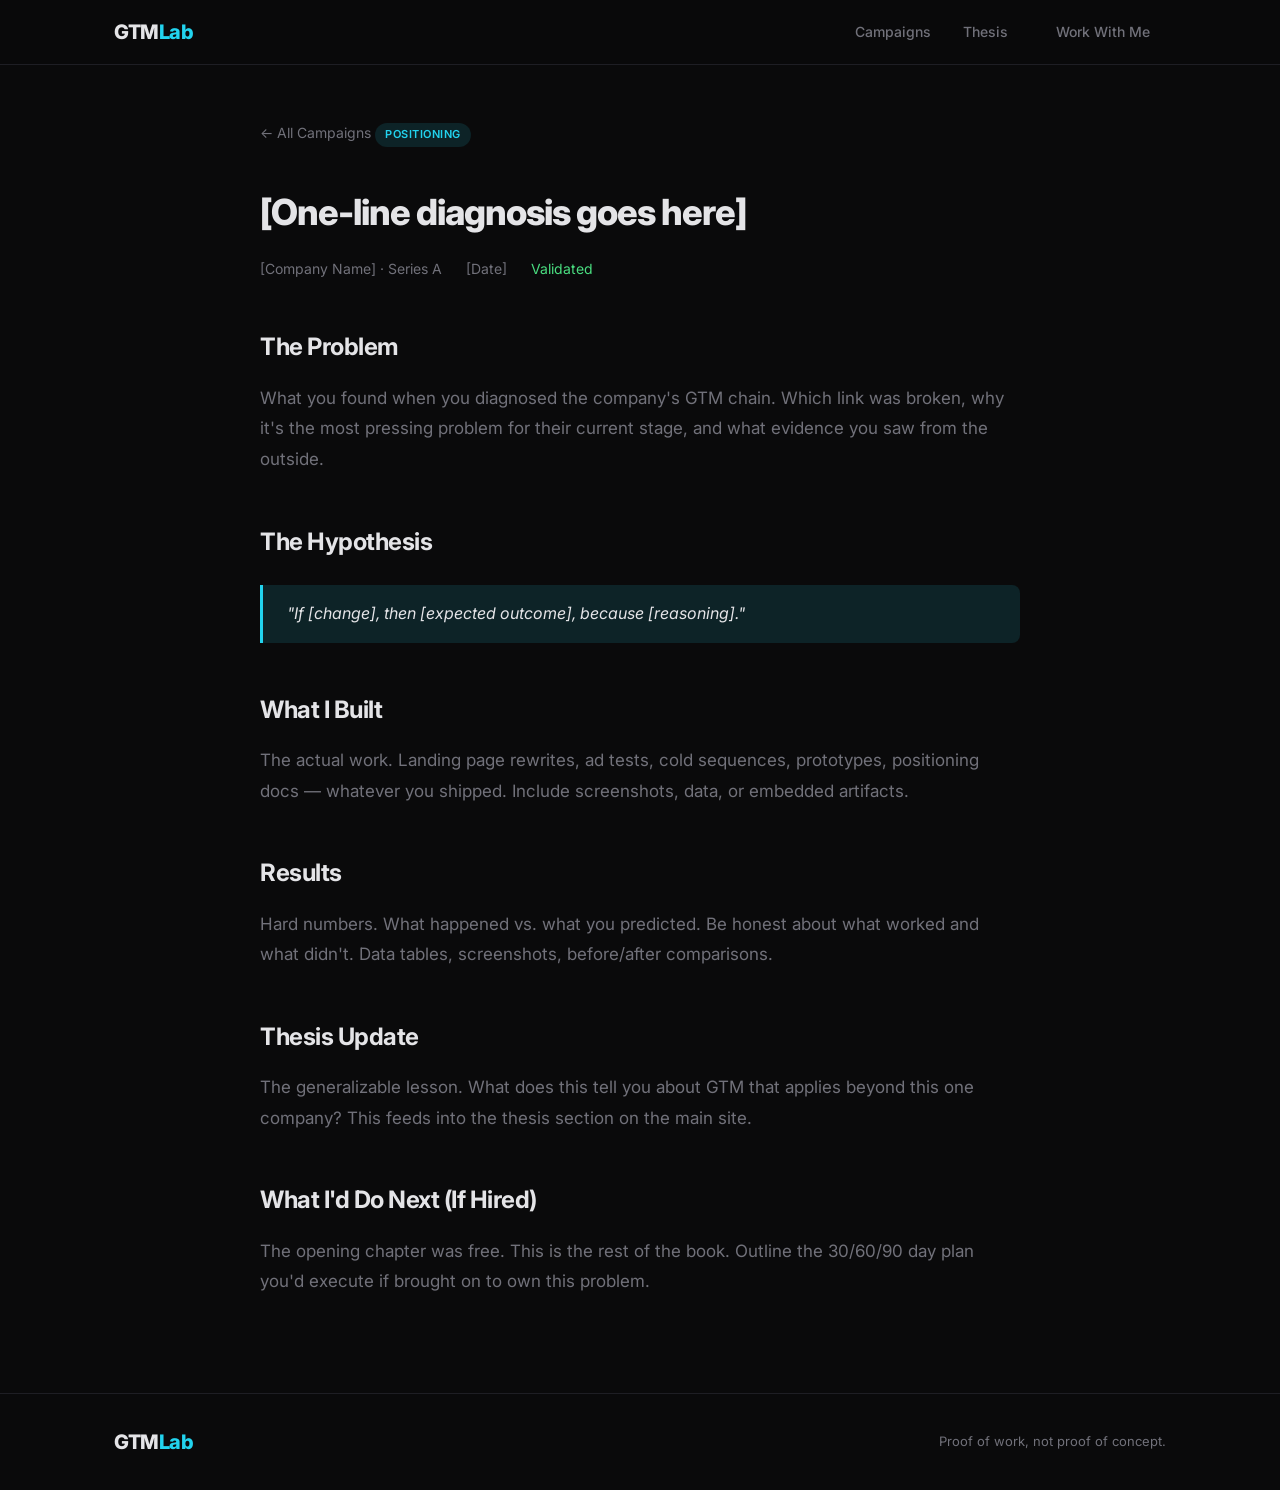
==== campaign-template.html @ ed7723aa "Initial commit: GTM Lab proof-of-work portfolio site Static site with campaign grid, thesis section," ====
<!DOCTYPE html>
<html lang="en">
<head>
    <meta charset="UTF-8">
    <meta name="viewport" content="width=device-width, initial-scale=1.0">
    <title>Campaign: [Company Name] | GTM Lab</title>
    <link href="https://fonts.googleapis.com/css2?family=Inter:wght@400;500;600;700;800&family=JetBrains+Mono:wght@400;500&display=swap" rel="stylesheet">
    <link rel="stylesheet" href="styles.css">
</head>
<body>

    <nav class="nav">
        <div class="container nav-inner">
            <a href="/" class="logo">GTM<span class="logo-accent">Lab</span></a>
            <div class="nav-links">
                <a href="/#campaigns">Campaigns</a>
                <a href="/#thesis">Thesis</a>
                <a href="/#contact" class="btn btn-sm">Work With Me</a>
            </div>
        </div>
    </nav>

    <div class="container">
        <article class="campaign-detail">
            <a href="/" class="back-link">&larr; All Campaigns</a>

            <!-- EDIT BELOW FOR EACH CAMPAIGN -->

            <span class="card-tag tag-positioning">Positioning</span>
            <h1>[One-line diagnosis goes here]</h1>

            <div class="detail-meta">
                <span>[Company Name] &middot; Series A</span>
                <span>[Date]</span>
                <span class="outcome-win">Validated</span>
            </div>

            <div class="detail-body">
                <h2>The Problem</h2>
                <p>
                    What you found when you diagnosed the company's GTM chain.
                    Which link was broken, why it's the most pressing problem for
                    their current stage, and what evidence you saw from the outside.
                </p>

                <h2>The Hypothesis</h2>
                <blockquote>
                    "If [change], then [expected outcome], because [reasoning]."
                </blockquote>

                <h2>What I Built</h2>
                <p>
                    The actual work. Landing page rewrites, ad tests, cold sequences,
                    prototypes, positioning docs — whatever you shipped. Include
                    screenshots, data, or embedded artifacts.
                </p>

                <h2>Results</h2>
                <p>
                    Hard numbers. What happened vs. what you predicted. Be honest
                    about what worked and what didn't. Data tables, screenshots,
                    before/after comparisons.
                </p>

                <h2>Thesis Update</h2>
                <p>
                    The generalizable lesson. What does this tell you about GTM
                    that applies beyond this one company? This feeds into the
                    thesis section on the main site.
                </p>

                <h2>What I'd Do Next (If Hired)</h2>
                <p>
                    The opening chapter was free. This is the rest of the book.
                    Outline the 30/60/90 day plan you'd execute if brought on
                    to own this problem.
                </p>
            </div>
        </article>
    </div>

    <footer class="footer">
        <div class="container footer-inner">
            <span class="logo">GTM<span class="logo-accent">Lab</span></span>
            <span class="footer-note">Proof of work, not proof of concept.</span>
        </div>
    </footer>

</body>
</html>
---- styles.css ----
/* === Base === */
:root {
    --bg: #0a0a0b;
    --bg-card: #131316;
    --bg-dark: #06060a;
    --border: #1e1e24;
    --text: #e4e4e7;
    --text-muted: #71717a;
    --accent: #22d3ee;
    --accent-dim: rgba(34, 211, 238, 0.12);
    --green: #4ade80;
    --orange: #fb923c;
    --red: #f87171;
    --radius: 8px;
    --radius-lg: 12px;
}

*, *::before, *::after {
    margin: 0;
    padding: 0;
    box-sizing: border-box;
}

html {
    scroll-behavior: smooth;
}

body {
    font-family: 'Inter', -apple-system, sans-serif;
    background: var(--bg);
    color: var(--text);
    line-height: 1.6;
    -webkit-font-smoothing: antialiased;
}

.container {
    max-width: 1100px;
    margin: 0 auto;
    padding: 0 24px;
}

a {
    color: var(--accent);
    text-decoration: none;
    transition: opacity 0.2s;
}
a:hover { opacity: 0.8; }

/* === Nav === */
.nav {
    position: fixed;
    top: 0;
    left: 0;
    right: 0;
    z-index: 100;
    background: rgba(10, 10, 11, 0.85);
    backdrop-filter: blur(16px);
    border-bottom: 1px solid var(--border);
}

.nav-inner {
    display: flex;
    align-items: center;
    justify-content: space-between;
    height: 64px;
}

.logo {
    font-weight: 800;
    font-size: 1.25rem;
    color: var(--text);
    letter-spacing: -0.5px;
}
.logo-accent { color: var(--accent); }

.nav-links {
    display: flex;
    align-items: center;
    gap: 32px;
}
.nav-links a {
    color: var(--text-muted);
    font-size: 0.875rem;
    font-weight: 500;
    transition: color 0.2s;
}
.nav-links a:hover { color: var(--text); opacity: 1; }

.mobile-toggle {
    display: none;
    background: none;
    border: none;
    cursor: pointer;
    flex-direction: column;
    gap: 5px;
}
.mobile-toggle span {
    display: block;
    width: 22px;
    height: 2px;
    background: var(--text);
    border-radius: 2px;
}

/* === Buttons === */
.btn {
    display: inline-flex;
    align-items: center;
    justify-content: center;
    padding: 10px 24px;
    border-radius: var(--radius);
    font-weight: 600;
    font-size: 0.875rem;
    border: none;
    cursor: pointer;
    transition: all 0.2s;
    text-decoration: none;
}
.btn-sm { padding: 6px 16px; font-size: 0.8125rem; }
.btn-lg { padding: 14px 32px; font-size: 1rem; }

.btn-primary {
    background: var(--accent);
    color: var(--bg);
}
.btn-primary:hover { opacity: 0.9; }

.btn-outline {
    background: transparent;
    color: var(--text);
    border: 1px solid var(--border);
}
.btn-outline:hover { border-color: var(--text-muted); }

/* === Hero === */
.hero {
    padding: 160px 0 100px;
    text-align: center;
}

.hero-badge {
    display: inline-block;
    padding: 6px 16px;
    background: var(--accent-dim);
    color: var(--accent);
    border-radius: 20px;
    font-size: 0.8125rem;
    font-weight: 600;
    letter-spacing: 0.5px;
    text-transform: uppercase;
    margin-bottom: 24px;
}

.hero h1 {
    font-size: clamp(2.5rem, 6vw, 4rem);
    font-weight: 800;
    letter-spacing: -1.5px;
    line-height: 1.1;
    margin-bottom: 24px;
}

.text-accent { color: var(--accent); }

.hero-sub {
    max-width: 640px;
    margin: 0 auto 48px;
    font-size: 1.125rem;
    color: var(--text-muted);
    line-height: 1.7;
}

.hero-stats {
    display: flex;
    justify-content: center;
    gap: 64px;
    margin-bottom: 48px;
}

.stat { text-align: center; }
.stat-num {
    display: block;
    font-size: 2rem;
    font-weight: 800;
    font-family: 'JetBrains Mono', monospace;
    color: var(--accent);
}
.stat-label {
    font-size: 0.8125rem;
    color: var(--text-muted);
    text-transform: uppercase;
    letter-spacing: 0.5px;
}

.hero-cta {
    display: flex;
    justify-content: center;
    gap: 16px;
}

/* === Sections === */
.section {
    padding: 100px 0;
}

.section-dark {
    background: var(--bg-dark);
}

.section-header {
    text-align: center;
    margin-bottom: 64px;
}
.section-header h2 {
    font-size: 2.25rem;
    font-weight: 800;
    letter-spacing: -1px;
    margin-bottom: 12px;
}
.section-header p {
    color: var(--text-muted);
    font-size: 1.0625rem;
    max-width: 560px;
    margin: 0 auto;
}

/* === Filter Bar === */
.filter-bar {
    display: flex;
    justify-content: center;
    gap: 8px;
    margin-bottom: 48px;
    flex-wrap: wrap;
}

.filter-btn {
    padding: 6px 18px;
    border-radius: 20px;
    border: 1px solid var(--border);
    background: transparent;
    color: var(--text-muted);
    font-size: 0.8125rem;
    font-weight: 500;
    cursor: pointer;
    transition: all 0.2s;
    font-family: inherit;
}
.filter-btn:hover {
    border-color: var(--text-muted);
    color: var(--text);
}
.filter-btn.active {
    background: var(--accent-dim);
    border-color: var(--accent);
    color: var(--accent);
}

/* === Campaign Cards === */
.campaigns-grid {
    display: grid;
    grid-template-columns: repeat(auto-fill, minmax(340px, 1fr));
    gap: 24px;
}

.campaign-card {
    background: var(--bg-card);
    border: 1px solid var(--border);
    border-radius: var(--radius-lg);
    padding: 32px;
    transition: border-color 0.2s, transform 0.2s;
    cursor: pointer;
    position: relative;
    overflow: hidden;
}
.campaign-card:hover {
    border-color: var(--accent);
    transform: translateY(-2px);
}

.card-tag {
    display: inline-block;
    padding: 3px 10px;
    border-radius: 12px;
    font-size: 0.6875rem;
    font-weight: 600;
    text-transform: uppercase;
    letter-spacing: 0.5px;
    margin-bottom: 16px;
}
.tag-positioning { background: rgba(34, 211, 238, 0.12); color: #22d3ee; }
.tag-acquisition { background: rgba(74, 222, 128, 0.12); color: #4ade80; }
.tag-activation { background: rgba(251, 146, 60, 0.12); color: #fb923c; }
.tag-monetization { background: rgba(168, 85, 247, 0.12); color: #a855f7; }
.tag-retention { background: rgba(248, 113, 113, 0.12); color: #f87171; }

.card-company {
    font-size: 0.8125rem;
    color: var(--text-muted);
    margin-bottom: 8px;
    font-weight: 500;
}

.card-title {
    font-size: 1.25rem;
    font-weight: 700;
    margin-bottom: 12px;
    letter-spacing: -0.3px;
    line-height: 1.3;
}

.card-diagnosis {
    font-size: 0.9375rem;
    color: var(--text-muted);
    line-height: 1.6;
    margin-bottom: 20px;
}

.card-meta {
    display: flex;
    justify-content: space-between;
    align-items: center;
    padding-top: 16px;
    border-top: 1px solid var(--border);
    font-size: 0.8125rem;
    color: var(--text-muted);
}

.card-outcome {
    font-weight: 600;
}
.outcome-win { color: var(--green); }
.outcome-learning { color: var(--orange); }
.outcome-pending { color: var(--text-muted); }

/* === Thesis === */
.thesis-list {
    max-width: 720px;
    margin: 0 auto;
    display: flex;
    flex-direction: column;
    gap: 24px;
}

.thesis-entry {
    background: var(--bg-card);
    border: 1px solid var(--border);
    border-radius: var(--radius-lg);
    padding: 28px 32px;
    border-left: 3px solid var(--accent);
}

.thesis-claim {
    font-size: 1.125rem;
    font-weight: 700;
    margin-bottom: 8px;
    letter-spacing: -0.3px;
}

.thesis-evidence {
    font-size: 0.9375rem;
    color: var(--text-muted);
    line-height: 1.6;
    margin-bottom: 12px;
}

.thesis-source {
    font-size: 0.8125rem;
    color: var(--accent);
    font-weight: 500;
}

/* === Process === */
.process-grid {
    display: grid;
    grid-template-columns: repeat(3, 1fr);
    gap: 24px;
}

.process-step {
    padding: 32px;
    border: 1px solid var(--border);
    border-radius: var(--radius-lg);
    background: var(--bg-card);
}

.step-num {
    font-family: 'JetBrains Mono', monospace;
    font-size: 0.8125rem;
    color: var(--accent);
    font-weight: 600;
    margin-bottom: 16px;
}

.process-step h3 {
    font-size: 1.25rem;
    font-weight: 700;
    margin-bottom: 8px;
}

.process-step p {
    font-size: 0.9375rem;
    color: var(--text-muted);
    line-height: 1.6;
}

/* === CTA === */
.section-cta {
    text-align: center;
    background: linear-gradient(180deg, var(--bg) 0%, var(--bg-dark) 100%);
    padding: 120px 0;
}
.section-cta h2 {
    font-size: 2.25rem;
    font-weight: 800;
    letter-spacing: -1px;
    margin-bottom: 20px;
    line-height: 1.2;
}
.section-cta p {
    color: var(--text-muted);
    font-size: 1.0625rem;
    max-width: 580px;
    margin: 0 auto 40px;
    line-height: 1.7;
}
.contact-options {
    display: flex;
    justify-content: center;
    gap: 16px;
    flex-wrap: wrap;
}

/* === Footer === */
.footer {
    padding: 32px 0;
    border-top: 1px solid var(--border);
}
.footer-inner {
    display: flex;
    justify-content: space-between;
    align-items: center;
}
.footer-note {
    color: var(--text-muted);
    font-size: 0.8125rem;
}

/* === Empty State === */
.empty-state {
    text-align: center;
    padding: 64px 24px;
    color: var(--text-muted);
    font-size: 1rem;
    border: 1px dashed var(--border);
    border-radius: var(--radius-lg);
}
.empty-state.hidden { display: none; }

/* === Campaign Detail Page === */
.campaign-detail {
    padding: 120px 0 80px;
    max-width: 760px;
    margin: 0 auto;
}

.campaign-detail .back-link {
    display: inline-flex;
    align-items: center;
    gap: 6px;
    color: var(--text-muted);
    font-size: 0.875rem;
    margin-bottom: 40px;
}

.campaign-detail h1 {
    font-size: 2.25rem;
    font-weight: 800;
    letter-spacing: -1px;
    margin-bottom: 16px;
}

.detail-meta {
    display: flex;
    gap: 24px;
    margin-bottom: 40px;
    font-size: 0.875rem;
    color: var(--text-muted);
}

.detail-body h2 {
    font-size: 1.5rem;
    font-weight: 700;
    margin: 48px 0 16px;
    letter-spacing: -0.5px;
}

.detail-body p {
    color: var(--text-muted);
    font-size: 1.0625rem;
    line-height: 1.8;
    margin-bottom: 16px;
}

.detail-body blockquote {
    border-left: 3px solid var(--accent);
    padding: 16px 24px;
    margin: 24px 0;
    background: var(--accent-dim);
    border-radius: 0 var(--radius) var(--radius) 0;
    font-style: italic;
    color: var(--text);
}

/* === Responsive === */
@media (max-width: 768px) {
    .nav-links { display: none; }
    .mobile-toggle { display: flex; }

    .hero { padding: 120px 0 80px; }
    .hero-stats { gap: 32px; }
    .hero-cta { flex-direction: column; align-items: center; }

    .campaigns-grid { grid-template-columns: 1fr; }
    .process-grid { grid-template-columns: 1fr; }

    .section { padding: 80px 0; }
    .section-header h2 { font-size: 1.75rem; }

    .contact-options { flex-direction: column; align-items: center; }
    .footer-inner { flex-direction: column; gap: 12px; }
}
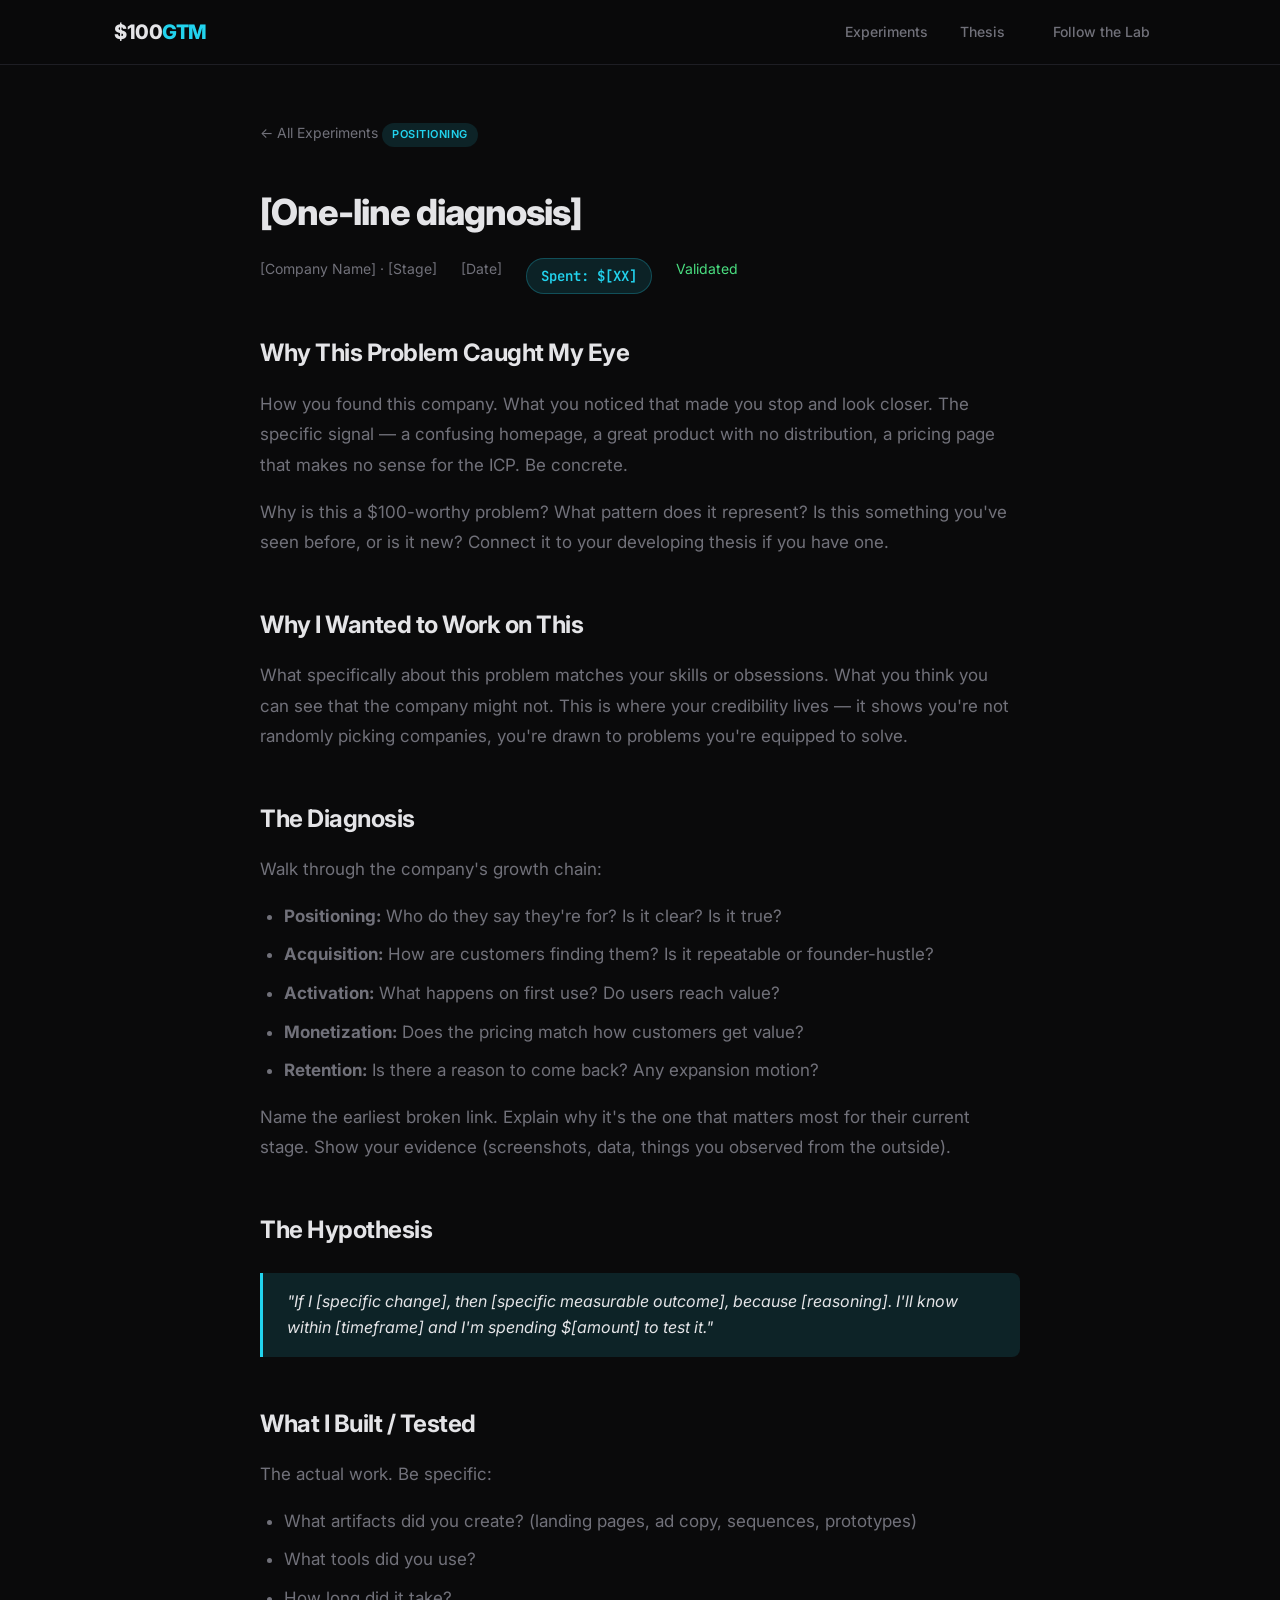
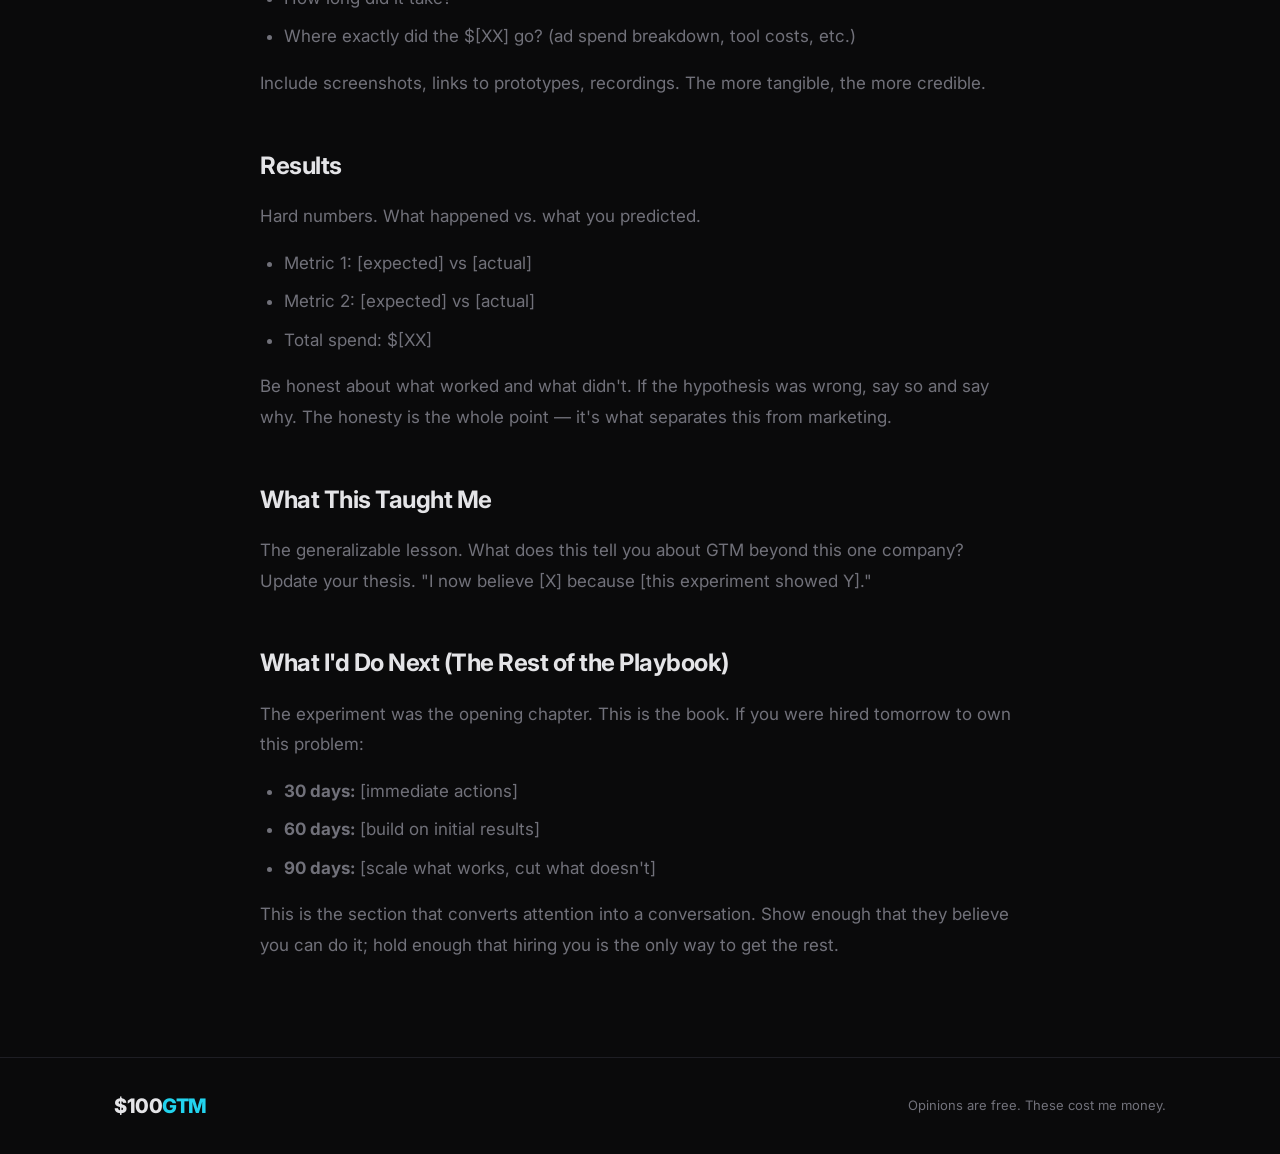
==== commit e5847b7a: "Rebrand to $100 GTM — new positioning, plan, checklist, distribution strategy - Repositioned from "G" ====
--- a/campaign-template.html
+++ b/campaign-template.html
@@ -3,7 +3,7 @@
 <head>
     <meta charset="UTF-8">
     <meta name="viewport" content="width=device-width, initial-scale=1.0">
-    <title>Campaign: [Company Name] | GTM Lab</title>
+    <title>[Company]: [Diagnosis] | $100 GTM</title>
     <link href="https://fonts.googleapis.com/css2?family=Inter:wght@400;500;600;700;800&family=JetBrains+Mono:wght@400;500&display=swap" rel="stylesheet">
     <link rel="stylesheet" href="styles.css">
 </head>
@@ -11,78 +11,163 @@
 
     <nav class="nav">
         <div class="container nav-inner">
-            <a href="/" class="logo">GTM<span class="logo-accent">Lab</span></a>
+            <a href="/" class="logo">$100<span class="logo-accent">GTM</span></a>
             <div class="nav-links">
-                <a href="/#campaigns">Campaigns</a>
+                <a href="/#experiments">Experiments</a>
                 <a href="/#thesis">Thesis</a>
-                <a href="/#contact" class="btn btn-sm">Work With Me</a>
+                <a href="/#subscribe" class="btn btn-sm">Follow the Lab</a>
             </div>
         </div>
     </nav>
 
     <div class="container">
         <article class="campaign-detail">
-            <a href="/" class="back-link">&larr; All Campaigns</a>
+            <a href="/" class="back-link">&larr; All Experiments</a>
 
-            <!-- EDIT BELOW FOR EACH CAMPAIGN -->
+            <!--
+            =============================================
+            FILL IN EACH SECTION BELOW FOR YOUR EXPERIMENT.
+            Delete the placeholder text. Keep the structure.
+            =============================================
+            -->
 
             <span class="card-tag tag-positioning">Positioning</span>
-            <h1>[One-line diagnosis goes here]</h1>
+            <h1>[One-line diagnosis]</h1>
 
             <div class="detail-meta">
-                <span>[Company Name] &middot; Series A</span>
+                <span>[Company Name] &middot; [Stage]</span>
                 <span>[Date]</span>
+                <span class="spend-badge">Spent: $[XX]</span>
                 <span class="outcome-win">Validated</span>
             </div>
 
             <div class="detail-body">
-                <h2>The Problem</h2>
+
+                <!-- ======================================= -->
+                <!-- PART 1: WHY THIS PROBLEM (The Hook)     -->
+                <!-- This is what makes people care BEFORE    -->
+                <!-- they see the result. It's the story.     -->
+                <!-- ======================================= -->
+
+                <h2>Why This Problem Caught My Eye</h2>
                 <p>
-                    What you found when you diagnosed the company's GTM chain.
-                    Which link was broken, why it's the most pressing problem for
-                    their current stage, and what evidence you saw from the outside.
+                    How you found this company. What you noticed that made you
+                    stop and look closer. The specific signal — a confusing homepage,
+                    a great product with no distribution, a pricing page that makes
+                    no sense for the ICP. Be concrete.
                 </p>
+                <p>
+                    Why is this a $100-worthy problem? What pattern does it
+                    represent? Is this something you've seen before, or is it new?
+                    Connect it to your developing thesis if you have one.
+                </p>
+
+                <h2>Why I Wanted to Work on This</h2>
+                <p>
+                    What specifically about this problem matches your skills or
+                    obsessions. What you think you can see that the company
+                    might not. This is where your credibility lives — it shows
+                    you're not randomly picking companies, you're drawn to problems
+                    you're equipped to solve.
+                </p>
+
+                <!-- ======================================= -->
+                <!-- PART 2: THE DIAGNOSIS                    -->
+                <!-- ======================================= -->
+
+                <h2>The Diagnosis</h2>
+                <p>
+                    Walk through the company's growth chain:
+                </p>
+                <ul>
+                    <li><strong>Positioning:</strong> Who do they say they're for? Is it clear? Is it true?</li>
+                    <li><strong>Acquisition:</strong> How are customers finding them? Is it repeatable or founder-hustle?</li>
+                    <li><strong>Activation:</strong> What happens on first use? Do users reach value?</li>
+                    <li><strong>Monetization:</strong> Does the pricing match how customers get value?</li>
+                    <li><strong>Retention:</strong> Is there a reason to come back? Any expansion motion?</li>
+                </ul>
+                <p>
+                    Name the earliest broken link. Explain why it's the one
+                    that matters most for their current stage. Show your evidence
+                    (screenshots, data, things you observed from the outside).
+                </p>
+
+                <!-- ======================================= -->
+                <!-- PART 3: THE EXPERIMENT                   -->
+                <!-- ======================================= -->
 
                 <h2>The Hypothesis</h2>
                 <blockquote>
-                    "If [change], then [expected outcome], because [reasoning]."
+                    "If I [specific change], then [specific measurable outcome],
+                    because [reasoning]. I'll know within [timeframe] and
+                    I'm spending $[amount] to test it."
                 </blockquote>
 
-                <h2>What I Built</h2>
+                <h2>What I Built / Tested</h2>
                 <p>
-                    The actual work. Landing page rewrites, ad tests, cold sequences,
-                    prototypes, positioning docs — whatever you shipped. Include
-                    screenshots, data, or embedded artifacts.
+                    The actual work. Be specific:
+                </p>
+                <ul>
+                    <li>What artifacts did you create? (landing pages, ad copy, sequences, prototypes)</li>
+                    <li>What tools did you use?</li>
+                    <li>How long did it take?</li>
+                    <li>Where exactly did the $[XX] go? (ad spend breakdown, tool costs, etc.)</li>
+                </ul>
+                <p>
+                    Include screenshots, links to prototypes, recordings.
+                    The more tangible, the more credible.
                 </p>
 
                 <h2>Results</h2>
                 <p>
-                    Hard numbers. What happened vs. what you predicted. Be honest
-                    about what worked and what didn't. Data tables, screenshots,
-                    before/after comparisons.
+                    Hard numbers. What happened vs. what you predicted.
+                </p>
+                <ul>
+                    <li>Metric 1: [expected] vs [actual]</li>
+                    <li>Metric 2: [expected] vs [actual]</li>
+                    <li>Total spend: $[XX]</li>
+                </ul>
+                <p>
+                    Be honest about what worked and what didn't. If the
+                    hypothesis was wrong, say so and say why. The honesty
+                    is the whole point — it's what separates this from marketing.
                 </p>
 
-                <h2>Thesis Update</h2>
+                <!-- ======================================= -->
+                <!-- PART 4: WHAT IT MEANS                    -->
+                <!-- ======================================= -->
+
+                <h2>What This Taught Me</h2>
                 <p>
-                    The generalizable lesson. What does this tell you about GTM
-                    that applies beyond this one company? This feeds into the
-                    thesis section on the main site.
+                    The generalizable lesson. What does this tell you about
+                    GTM beyond this one company? Update your thesis.
+                    "I now believe [X] because [this experiment showed Y]."
                 </p>
 
-                <h2>What I'd Do Next (If Hired)</h2>
+                <h2>What I'd Do Next (The Rest of the Playbook)</h2>
                 <p>
-                    The opening chapter was free. This is the rest of the book.
-                    Outline the 30/60/90 day plan you'd execute if brought on
-                    to own this problem.
+                    The experiment was the opening chapter. This is the book.
+                    If you were hired tomorrow to own this problem:
                 </p>
+                <ul>
+                    <li><strong>30 days:</strong> [immediate actions]</li>
+                    <li><strong>60 days:</strong> [build on initial results]</li>
+                    <li><strong>90 days:</strong> [scale what works, cut what doesn't]</li>
+                </ul>
+                <p>
+                    This is the section that converts attention into a conversation.
+                    Show enough that they believe you can do it; hold enough
+                    that hiring you is the only way to get the rest.
+                </p>
+
             </div>
         </article>
     </div>
 
     <footer class="footer">
         <div class="container footer-inner">
-            <span class="logo">GTM<span class="logo-accent">Lab</span></span>
-            <span class="footer-note">Proof of work, not proof of concept.</span>
+            <span class="logo">$100<span class="logo-accent">GTM</span></span>
+            <span class="footer-note">Opinions are free. These cost me money.</span>
         </div>
     </footer>
 
--- a/styles.css
+++ b/styles.css
@@ -11,6 +11,7 @@
     --green: #4ade80;
     --orange: #fb923c;
     --red: #f87171;
+    --purple: #a855f7;
     --radius: 8px;
     --radius-lg: 12px;
 }
@@ -21,9 +22,7 @@
     box-sizing: border-box;
 }
 
-html {
-    scroll-behavior: smooth;
-}
+html { scroll-behavior: smooth; }
 
 body {
     font-family: 'Inter', -apple-system, sans-serif;
@@ -134,61 +133,26 @@
 
 /* === Hero === */
 .hero {
-    padding: 160px 0 100px;
+    padding: 160px 0 80px;
     text-align: center;
 }
 
-.hero-badge {
-    display: inline-block;
-    padding: 6px 16px;
-    background: var(--accent-dim);
-    color: var(--accent);
-    border-radius: 20px;
-    font-size: 0.8125rem;
-    font-weight: 600;
-    letter-spacing: 0.5px;
-    text-transform: uppercase;
-    margin-bottom: 24px;
-}
-
 .hero h1 {
-    font-size: clamp(2.5rem, 6vw, 4rem);
+    font-size: clamp(2.25rem, 5.5vw, 3.5rem);
     font-weight: 800;
     letter-spacing: -1.5px;
-    line-height: 1.1;
-    margin-bottom: 24px;
+    line-height: 1.15;
+    margin-bottom: 28px;
 }
 
 .text-accent { color: var(--accent); }
 
 .hero-sub {
-    max-width: 640px;
-    margin: 0 auto 48px;
+    max-width: 580px;
+    margin: 0 auto 40px;
     font-size: 1.125rem;
     color: var(--text-muted);
     line-height: 1.7;
-}
-
-.hero-stats {
-    display: flex;
-    justify-content: center;
-    gap: 64px;
-    margin-bottom: 48px;
-}
-
-.stat { text-align: center; }
-.stat-num {
-    display: block;
-    font-size: 2rem;
-    font-weight: 800;
-    font-family: 'JetBrains Mono', monospace;
-    color: var(--accent);
-}
-.stat-label {
-    font-size: 0.8125rem;
-    color: var(--text-muted);
-    text-transform: uppercase;
-    letter-spacing: 0.5px;
 }
 
 .hero-cta {
@@ -197,14 +161,64 @@
     gap: 16px;
 }
 
+/* === Current Experiment Banner === */
+.section-current {
+    padding: 0 0 40px;
+}
+
+.current-banner {
+    background: linear-gradient(135deg, rgba(34, 211, 238, 0.08) 0%, rgba(168, 85, 247, 0.08) 100%);
+    border: 1px solid rgba(34, 211, 238, 0.25);
+    border-radius: var(--radius-lg);
+    padding: 32px 40px;
+    display: flex;
+    align-items: center;
+    justify-content: space-between;
+    gap: 32px;
+}
+.current-banner.hidden { display: none; }
+
+.current-label {
+    display: inline-flex;
+    align-items: center;
+    gap: 8px;
+    font-size: 0.75rem;
+    font-weight: 700;
+    text-transform: uppercase;
+    letter-spacing: 1px;
+    color: var(--accent);
+    margin-bottom: 12px;
+}
+
+.current-dot {
+    width: 8px;
+    height: 8px;
+    border-radius: 50%;
+    background: var(--accent);
+    animation: pulse 2s infinite;
+}
+
+@keyframes pulse {
+    0%, 100% { opacity: 1; }
+    50% { opacity: 0.3; }
+}
+
+.current-info h3 {
+    font-size: 1.25rem;
+    font-weight: 700;
+    margin-bottom: 4px;
+}
+
+.current-info p {
+    color: var(--text-muted);
+    font-size: 0.9375rem;
+}
+
+.current-action .btn { white-space: nowrap; }
+
 /* === Sections === */
-.section {
-    padding: 100px 0;
-}
-
-.section-dark {
-    background: var(--bg-dark);
-}
+.section { padding: 100px 0; }
+.section-dark { background: var(--bg-dark); }
 
 .section-header {
     text-align: center;
@@ -324,11 +338,16 @@
     color: var(--text-muted);
 }
 
-.card-outcome {
+.card-spend {
+    font-family: 'JetBrains Mono', monospace;
     font-weight: 600;
-}
+    color: var(--accent);
+}
+
+.card-outcome { font-weight: 600; }
 .outcome-win { color: var(--green); }
 .outcome-learning { color: var(--orange); }
+.outcome-live { color: var(--accent); }
 .outcome-pending { color: var(--text-muted); }
 
 /* === Thesis === */
@@ -371,7 +390,7 @@
 /* === Process === */
 .process-grid {
     display: grid;
-    grid-template-columns: repeat(3, 1fr);
+    grid-template-columns: repeat(4, 1fr);
     gap: 24px;
 }
 
@@ -402,7 +421,34 @@
     line-height: 1.6;
 }
 
-/* === CTA === */
+/* === About === */
+.about-content {
+    max-width: 660px;
+    margin: 0 auto;
+}
+
+.about-content h2 {
+    font-size: 2.25rem;
+    font-weight: 800;
+    letter-spacing: -1px;
+    margin-bottom: 24px;
+}
+
+.about-content p {
+    color: var(--text-muted);
+    font-size: 1.0625rem;
+    line-height: 1.8;
+    margin-bottom: 20px;
+}
+
+.about-cta-text {
+    color: var(--text) !important;
+    font-weight: 500;
+    padding-top: 8px;
+    border-top: 1px solid var(--border);
+}
+
+/* === Channel Grid (Subscribe) === */
 .section-cta {
     text-align: center;
     background: linear-gradient(180deg, var(--bg) 0%, var(--bg-dark) 100%);
@@ -412,21 +458,58 @@
     font-size: 2.25rem;
     font-weight: 800;
     letter-spacing: -1px;
-    margin-bottom: 20px;
+    margin-bottom: 16px;
     line-height: 1.2;
 }
-.section-cta p {
+.section-cta > .container > p {
     color: var(--text-muted);
     font-size: 1.0625rem;
-    max-width: 580px;
-    margin: 0 auto 40px;
+    max-width: 540px;
+    margin: 0 auto 48px;
     line-height: 1.7;
 }
-.contact-options {
-    display: flex;
-    justify-content: center;
+
+.channel-grid {
+    display: grid;
+    grid-template-columns: repeat(4, 1fr);
     gap: 16px;
-    flex-wrap: wrap;
+    max-width: 800px;
+    margin: 0 auto;
+}
+
+.channel-card {
+    background: var(--bg-card);
+    border: 1px solid var(--border);
+    border-radius: var(--radius-lg);
+    padding: 28px 20px;
+    text-align: center;
+    transition: border-color 0.2s, transform 0.2s;
+    color: var(--text);
+}
+.channel-card:hover {
+    border-color: var(--accent);
+    transform: translateY(-2px);
+    opacity: 1;
+}
+
+.channel-icon {
+    font-family: 'JetBrains Mono', monospace;
+    font-size: 1.5rem;
+    font-weight: 800;
+    color: var(--accent);
+    margin-bottom: 12px;
+}
+
+.channel-name {
+    font-weight: 700;
+    font-size: 1rem;
+    margin-bottom: 6px;
+}
+
+.channel-desc {
+    font-size: 0.8125rem;
+    color: var(--text-muted);
+    line-height: 1.5;
 }
 
 /* === Footer === */
@@ -454,6 +537,10 @@
     border-radius: var(--radius-lg);
 }
 .empty-state.hidden { display: none; }
+.empty-sub {
+    margin-top: 8px;
+    font-size: 0.875rem;
+}
 
 /* === Campaign Detail Page === */
 .campaign-detail {
@@ -484,6 +571,7 @@
     margin-bottom: 40px;
     font-size: 0.875rem;
     color: var(--text-muted);
+    flex-wrap: wrap;
 }
 
 .detail-body h2 {
@@ -491,6 +579,10 @@
     font-weight: 700;
     margin: 48px 0 16px;
     letter-spacing: -0.5px;
+}
+
+.detail-body h2:first-child {
+    margin-top: 0;
 }
 
 .detail-body p {
@@ -510,21 +602,51 @@
     color: var(--text);
 }
 
+.detail-body ul, .detail-body ol {
+    color: var(--text-muted);
+    font-size: 1.0625rem;
+    line-height: 1.8;
+    margin: 0 0 16px 24px;
+}
+
+.detail-body li {
+    margin-bottom: 8px;
+}
+
+.spend-badge {
+    display: inline-flex;
+    align-items: center;
+    gap: 6px;
+    padding: 6px 14px;
+    background: var(--accent-dim);
+    border: 1px solid rgba(34, 211, 238, 0.25);
+    border-radius: 20px;
+    font-family: 'JetBrains Mono', monospace;
+    font-size: 0.875rem;
+    font-weight: 600;
+    color: var(--accent);
+}
+
 /* === Responsive === */
 @media (max-width: 768px) {
     .nav-links { display: none; }
     .mobile-toggle { display: flex; }
 
-    .hero { padding: 120px 0 80px; }
-    .hero-stats { gap: 32px; }
+    .hero { padding: 120px 0 60px; }
     .hero-cta { flex-direction: column; align-items: center; }
+
+    .current-banner { flex-direction: column; text-align: center; }
 
     .campaigns-grid { grid-template-columns: 1fr; }
     .process-grid { grid-template-columns: 1fr; }
+    .channel-grid { grid-template-columns: repeat(2, 1fr); }
 
     .section { padding: 80px 0; }
     .section-header h2 { font-size: 1.75rem; }
 
-    .contact-options { flex-direction: column; align-items: center; }
     .footer-inner { flex-direction: column; gap: 12px; }
 }
+
+@media (max-width: 480px) {
+    .channel-grid { grid-template-columns: 1fr; }
+}
